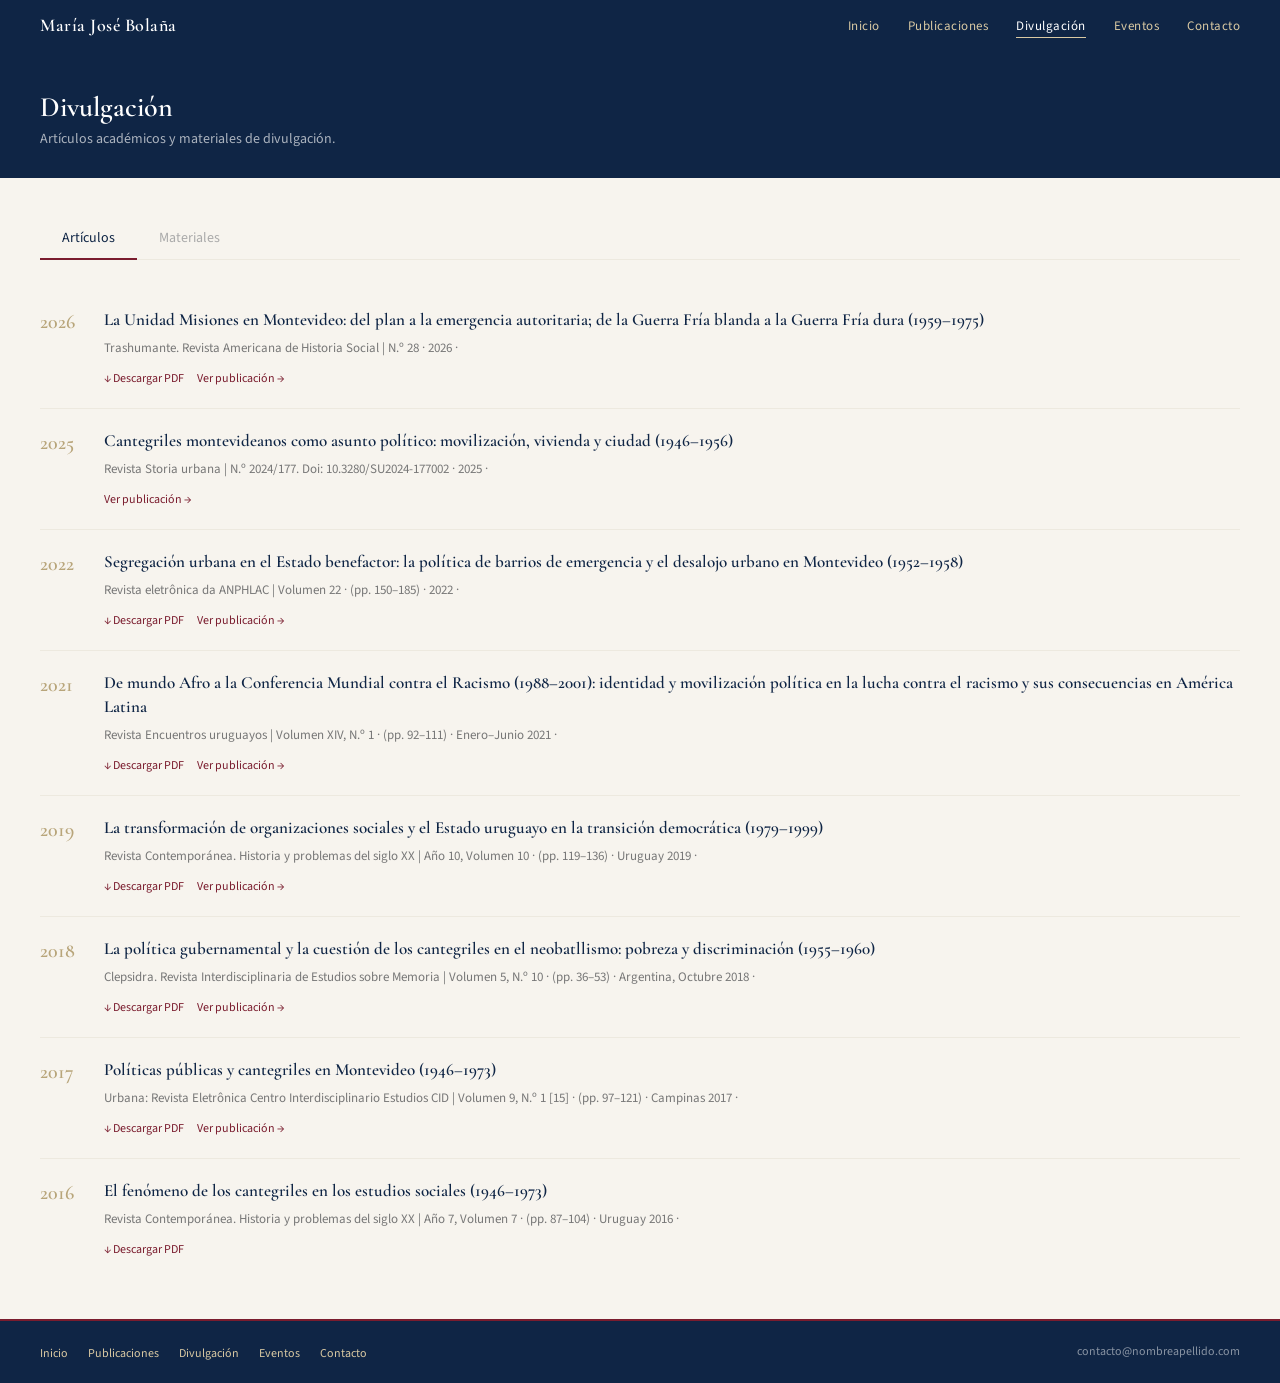
==== pages/articulos.html @ a7b25a1b "primer commit" ====
<!DOCTYPE html>
<html lang="es">
<head>
  <meta charset="UTF-8">
  <meta name="viewport" content="width=device-width, initial-scale=1.0">
  <title>Divulgación — María José Bolaña</title>
  <link rel="stylesheet" href="../css/articulos.css">
</head>
<body>

  <nav class="navbar">
    <a href="../index.html" class="navbar-brand">María José Bolaña</a>
    <button class="hamburger" onclick="toggleMenu()" aria-label="Menú">
      <span></span><span></span><span></span>
    </button>
    <ul class="navbar-links" id="navbar-links">
      <li><a href="../index.html">Inicio</a></li>
      <li><a href="publicaciones.html">Publicaciones</a></li>
      <li><a href="#" class="current">Divulgación</a></li>
      <li><a href="eventos.html">Eventos</a></li>
      <li><a href="contacto.html">Contacto</a></li>
    </ul>
  </nav>

  <div class="contenedor">

    <div class="b-azul" style="padding-bottom: 28px;">
      <div class="titulo" style="margin-bottom: 4px;">Divulgación</div>
      <p style="font-size:14px; color:rgba(255,255,255,0.65); line-height:1.6;">Artículos académicos y materiales de divulgación.</p>
    </div>

    <div class="b-crema fade-in">
      <div class="tabs tabs-crema">
        <div class="tab-crema active" onclick="switchTab('articulos', this)">Artículos</div>
        <div class="tab-crema" onclick="switchTab('materiales-tab', this)">Materiales</div>
      </div>

      <!-- ARTÍCULOS -->
      <div class="tab-content active" id="articulos">

        <div class="art-item art-item-crema">
          <span class="art-year art-year-crema">2026</span>
          <div class="art-info">
            <h4 class="art-titulo-crema">La Unidad Misiones en Montevideo: del plan a la emergencia autoritaria; de la Guerra Fría blanda a la Guerra Fría dura (1959–1975)</h4>
            <p class="revista revista-crema">Trashumante. Revista Americana de Historia Social | N.º 28 · 2026 ·</p>
            <div class="art-acciones">
              <a class="art-link-crema" href="../assets/Articulo-Misiones.pdf" download>↓ Descargar PDF</a>
              <a class="art-link-crema" href="https://revistatrashumante.com/avada_portfolio/numero-28/" target="_blank">Ver publicación →</a>
            </div>
          </div>
        </div>

        <div class="art-item art-item-crema">
          <span class="art-year art-year-crema">2025</span>
          <div class="art-info">
            <h4 class="art-titulo-crema">Cantegriles montevideanos como asunto político: movilización, vivienda y ciudad (1946–1956)</h4>
            <p class="revista revista-crema">Revista Storia urbana | N.º 2024/177. Doi: 10.3280/SU2024-177002 · 2025 ·</p>
            <div class="art-acciones">
              <a class="art-link-crema" href="https://www.francoangeli.it/riviste/articolo/77401" target="_blank">Ver publicación →</a>
            </div>
          </div>
        </div>

        <div class="art-item art-item-crema">
          <span class="art-year art-year-crema">2022</span>
          <div class="art-info">
            <h4 class="art-titulo-crema">Segregación urbana en el Estado benefactor: la política de barrios de emergencia y el desalojo urbano en Montevideo (1952–1958)</h4>
            <p class="revista revista-crema">Revista eletrônica da ANPHLAC | Volumen 22 · (pp. 150–185) · 2022 ·</p>
            <div class="art-acciones">
              <a class="art-link-crema" href="../assets/Articulo-SegregacionUrbana.pdf" download>↓ Descargar PDF</a>
              <a class="art-link-crema" href="https://doi.org/10.46752/anphlac.34.2022.4101" target="_blank">Ver publicación →</a>
            </div>
          </div>
        </div>

        <div class="art-item art-item-crema">
          <span class="art-year art-year-crema">2021</span>
          <div class="art-info">
            <h4 class="art-titulo-crema">De mundo Afro a la Conferencia Mundial contra el Racismo (1988–2001): identidad y movilización política en la lucha contra el racismo y sus consecuencias en América Latina</h4>
            <p class="revista revista-crema">Revista Encuentros uruguayos | Volumen XIV, N.º 1 · (pp. 92–111) · Enero–Junio 2021 ·</p>
            <div class="art-acciones">
              <a class="art-link-crema" href="../assets/Articulo-Afro.pdf" download>↓ Descargar PDF</a>
              <a class="art-link-crema" href="https://ojs.fhce.edu.uy/index.php/encuru/issue/view/91" target="_blank">Ver publicación →</a>
            </div>
          </div>
        </div>

        <div class="art-item art-item-crema">
          <span class="art-year art-year-crema">2019</span>
          <div class="art-info">
            <h4 class="art-titulo-crema">La transformación de organizaciones sociales y el Estado uruguayo en la transición democrática (1979–1999)</h4>
            <p class="revista revista-crema">Revista Contemporánea. Historia y problemas del siglo XX | Año 10, Volumen 10 · (pp. 119–136) · Uruguay 2019 ·</p>
            <div class="art-acciones">
              <a class="art-link-crema" href="../assets/Articulo-Transformacion.pdf" download>↓ Descargar PDF</a>
              <a class="art-link-crema" href="https://ojs.fhce.edu.uy/index.php/cont/issue/view/57" target="_blank">Ver publicación →</a>
            </div>
          </div>
        </div>

        <div class="art-item art-item-crema">
          <span class="art-year art-year-crema">2018</span>
          <div class="art-info">
            <h4 class="art-titulo-crema">La política gubernamental y la cuestión de los cantegriles en el neobatllismo: pobreza y discriminación (1955–1960)</h4>
            <p class="revista revista-crema">Clepsidra. Revista Interdisciplinaria de Estudios sobre Memoria | Volumen 5, N.º 10 · (pp. 36–53) · Argentina, Octubre 2018 ·</p>
            <div class="art-acciones">
              <a class="art-link-crema" href="../assets/Articulo-PoliticaGubernamental.pdf" download>↓ Descargar PDF</a>
              <a class="art-link-crema" href="https://revistas.ides.org.ar/clepsidra/es/issue/view/20" target="_blank">Ver publicación →</a>
            </div>
          </div>
        </div>

        <div class="art-item art-item-crema">
          <span class="art-year art-year-crema">2017</span>
          <div class="art-info">
            <h4 class="art-titulo-crema">Políticas públicas y cantegriles en Montevideo (1946–1973)</h4>
            <p class="revista revista-crema">Urbana: Revista Eletrônica Centro Interdisciplinario Estudios CID | Volumen 9, N.º 1 [15] · (pp. 97–121) · Campinas 2017 ·</p>
            <div class="art-acciones">
              <a class="art-link-crema" href="../assets/Articulo-PoliticasPublicas.pdf" download>↓ Descargar PDF</a>
              <a class="art-link-crema" href="https://econtents.sbu.unicamp.br/inpec/index.php/urbana/issue/view/1182" target="_blank">Ver publicación →</a>
            </div>
          </div>
        </div>

        <div class="art-item art-item-crema">
          <span class="art-year art-year-crema">2016</span>
          <div class="art-info">
            <h4 class="art-titulo-crema">El fenómeno de los cantegriles en los estudios sociales (1946–1973)</h4>
            <p class="revista revista-crema">Revista Contemporánea. Historia y problemas del siglo XX | Año 7, Volumen 7 · (pp. 87–104) · Uruguay 2016 ·</p>
            <div class="art-acciones">
              <a class="art-link-crema" href="../assets/Articulo-Cantegriles.pdf" download>↓ Descargar PDF</a>
            </div>
          </div>
        </div>

      </div>

      <!-- MATERIALES -->
      <div class="tab-content" id="materiales-tab">

        <!-- ARTÍCULOS DE DIVULGACIÓN -->
        <div class="art-item art-item-crema">
          <span class="art-year art-year-crema">2017</span>
          <div class="art-info">
            <h4 class="art-titulo-crema">El fenómeno de los "cantegriles" montevideanos a través de la memoria: discriminación y estigmatización.</h4>
            <p class="revista revista-crema">Hemisferio Izquierdo, 2017.</p>
            <div class="art-acciones">
              <a class="art-link-crema" href="https://www.hemisferioizquierdo.uy/single-post/2017/08/12/el-fenomeno-de-los-cantegriles-montevideanos-a-traves-de-la-memoria-discriminacion-y-est" target="_blank">Leer →</a>
            </div>
          </div>
        </div>

        <div class="art-item art-item-crema">
          <span class="art-year art-year-crema">2021</span>
          <div class="art-info">
            <h4 class="art-titulo-crema">Memoria afrodescendiente, dictadura, derechos humanos y ciudad.</h4>
            <p class="revista revista-crema">Trama al Sur, Montevideo, 2021.</p>
            <div class="art-acciones">
              <a class="art-link-crema" href="../assets/Articulo - Memoria Afrodecendiente.pdf" download>↓ Descargar PDF</a>
            </div>
          </div>
        </div>

        <div class="art-item art-item-crema">
          <span class="art-year art-year-crema">2023</span>
          <div class="art-info">
            <h4 class="art-titulo-crema">Cantegriles, política y vivienda, a 50 años del golpe de Estado. Memorias urbanas fracturadas.</h4>
            <p class="revista revista-crema">Especial del Semanario Brecha a 50 años del golpe de Estado, 23 de junio del 2023.</p>
            <div class="art-acciones">
              <a class="art-link-crema" href="https://brecha.com.uy/memorias-urbanas-fracturadas/" target="_blank">Leer →</a>
            </div>
          </div>
        </div>

        <div class="art-item art-item-crema">
          <span class="art-year art-year-crema">2023</span>
          <div class="art-info">
            <h4 class="art-titulo-crema">Afrodescendencia en Uruguay. A 50 años del golpe de Estado en Uruguay. Memoria y cuentas pendientes.</h4>
            <p class="revista revista-crema">Hemisferio Izquierdo, 18 de octubre 2023.</p>
            <div class="art-acciones">
              <a class="art-link-crema" href="https://www.hemisferioizquierdo.uy/single-post/afrodescendencia-en-uruguay-a-50-a%C3%B1os-del-golpe-de-estado-en-uruguay-memoria-y-cuentas-pendientes" target="_blank">Leer →</a>
            </div>
          </div>
        </div>

        <div class="art-item art-item-crema">
          <span class="art-year art-year-crema">2025</span>
          <div class="art-info">
            <h4 class="art-titulo-crema">Plácido Ellauri, Ellauri y Marconi (1952–2025). Una larga historia de segregación.</h4>
            <p class="revista revista-crema">Semanario Brecha, 24 de enero del 2025.</p>
            <div class="art-acciones">
              <a class="art-link-crema" href="https://brecha.com.uy/una-larga-historia-de-segregacion/" target="_blank">Leer →</a>
            </div>
          </div>
        </div>

        <!-- MATERIALES -->
        <div class="mat-item" style="margin-top: 32px; padding-top: 32px; border-top: 2px solid var(--crema-dark);">
          <div class="mat-img" style="width:68px; height:68px; background:var(--crema-dark); border-radius:4px; display:flex; align-items:center; justify-content:center; font-size:10px; color:#aaa; text-align:center; flex-shrink:0;">mapa</div>
          <div class="mat-info">
            <h4>Mapa histórico web de Casavalle</h4>
            <p style="font-size:13px; color:#666; line-height:1.65; margin: 6px 0 10px;">Mapa histórico interactivo de Casavalle del período de 1950 a 1990, una herramienta que combina memoria, historia y tecnología para acercar la evolución de este territorio de Montevideo. El proyecto reúne información cartográfica, histórica y documental, con el objetivo de ofrecer una mirada accesible y dinámica sobre la historia urbana de Casavalle en la segunda mitad del siglo XX.</p>
            <p style="font-size:13px; color:#666; line-height:1.65; margin: 6px 0 10px;">Cómo funciona el mapa: la plataforma ofrece tres mapas interactivos, accesibles mediante pestañas: Primeros pobladores de la zona suburbana de Casavalle a mediados del siglo XX, Lugares y memorias 1, y Lugares y memorias 2. Al cliquear en los puntos de colores sobre el Google Map se ubican los lugares descriptos e historiados, con sus referencias básicas y fotografías históricas.</p>
            <a class="art-link-crema" href="https://share.google/fh9q6NUiyfzwJMXre" target="_blank">Acceder al mapa →</a>
          </div>
        </div>

        <div class="mat-item">
          <div class="mat-img" style="width:68px; height:68px; background:var(--crema-dark); border-radius:4px; display:flex; align-items:center; justify-content:center; font-size:10px; color:#aaa; text-align:center; flex-shrink:0;">doc</div>
          <div class="mat-info">
            <h4>Memorias urbanas desde las periferias</h4>
            <p style="font-size:13px; color:#666; line-height:1.65; margin: 6px 0 10px;">En el marco de un producto de difusión llevado adelante por el Observatorio de Asentamientos de la Intendencia de Montevideo he realizado un proyecto de investigación histórica titulado “Memorias urbanas desde las periferias”. El mismo busca suministrar información elaborada desde la historiografía y la memoria histórica de las formas de habitar la ciudad que desarrollaron a lo largo del siglo XX y XXI los sectores pobres montevideanos -trabajadores de bajos ingresos y/o informales, desempleados, jornaleros-, las organizaciones sociales que se dieron y sus luchas por vivienda y ciudad. Diciembre 2025.</p>
            <a class="art-link-crema" href="../assets/Articulo - Memoris Urbanas.pdf" download>↓ Descargar PDF</a>
          </div>
        </div>

      </div>

    </div>

    <footer class="footer">
      <ul class="footer-links">
        <li><a href="../index.html">Inicio</a></li>
        <li><a href="publicaciones.html">Publicaciones</a></li>
        <li><a href="#">Divulgación</a></li>
        <li><a href="eventos.html">Eventos</a></li>
        <li><a href="contacto.html">Contacto</a></li>
      </ul>
      <span class="footer-mail">contacto@nombreapellido.com</span>
    </footer>

  </div>

  <script src="../js/menu.js"></script>

</body>
</html>
---- css/articulos.css ----
@import url('https://fonts.googleapis.com/css2?family=Cormorant+Garamond:wght@400;500;600&family=Source+Sans+3:wght@400;500&display=swap');

:root {
  --azul: #0f2545;
  --azul-claro: #1a3560;
  --borgona: #7A1C2E;
  --borgona-claro: #912233;
  --arena: #D9C9A3;
  --arena-dark: #b8a57a;
  --crema: #F7F4EE;
  --crema-dark: #ede9df;
  --tinta: #1a1a1a;
  --borde-claro: rgba(255,255,255,0.15);
}

* { box-sizing: border-box; margin: 0; padding: 0; }

body {
  font-family: 'Source Sans 3', sans-serif;
  background: #e8e4dc;
  color: var(--tinta);
  overflow-x: hidden;
}

/* ── CONTENEDOR PRINCIPAL ── */
.contenedor {
  width: 100%;
}

/* ── NAVBAR ── */
.navbar {
  background: var(--azul);
  padding: 14px max(40px, calc((100% - 1400px) / 2));
  display: flex;
  justify-content: space-between;
  align-items: center;
  position: sticky;
  top: 0;
  z-index: 100;
}

.navbar-brand {
  font-family: 'Cormorant Garamond', serif;
  color: white;
  font-size: 18px;
  font-weight: 600;
  letter-spacing: 0.5px;
  text-decoration: none;
}

.navbar-links {
  display: flex;
  gap: 28px;
  list-style: none;
}

.navbar-links a {
  color: var(--arena);
  font-size: 13px;
  text-decoration: none;
  letter-spacing: 0.5px;
  transition: color 0.2s;
}

.navbar-links a:hover,
.navbar-links a.current {
  color: white;
  border-bottom: 1px solid var(--arena);
  padding-bottom: 2px;
}

/* ── BLOQUES ── */
.b-azul   { background: var(--azul);   padding: 40px; }
.b-borgona { background: var(--borgona); padding: 40px; }
.b-crema  { background: var(--crema);  padding: 40px; }

.b-azul > *,
.b-borgona > *,
.b-crema > *,
.hero > *:not(.avatar) {
  max-width: 1400px;
}

.b-azul,
.b-borgona,
.b-crema {
  display: flex;
  flex-direction: column;
  align-items: stretch;
  padding: 40px max(40px, calc((100% - 1400px) / 2));
}

.b-azul   .label,
.b-borgona .label { font-size: 10px; letter-spacing: 2px; text-transform: uppercase; color: var(--arena); margin-bottom: 8px; }
.b-crema  .label  { font-size: 10px; letter-spacing: 2px; text-transform: uppercase; color: var(--arena-dark); margin-bottom: 8px; }

.b-azul   .titulo,
.b-borgona .titulo { font-family: 'Cormorant Garamond', serif; font-size: 28px; font-weight: 600; color: white; margin-bottom: 24px; }
.b-crema  .titulo  { font-family: 'Cormorant Garamond', serif; font-size: 28px; font-weight: 600; color: var(--azul); margin-bottom: 24px; }

/* ── HERO ── */
.hero {
  background: var(--azul);
  padding: 48px max(40px, calc((100% - 1400px) / 2));
  display: flex;
  gap: 32px;
  align-items: flex-start;
  border-bottom: 3px solid var(--borgona);
}

.avatar {
  width: 100px;
  height: 100px;
  border-radius: 50%;
  background: rgba(255,255,255,0.12);
  flex-shrink: 0;
  display: flex;
  align-items: center;
  justify-content: center;
  color: var(--arena);
  font-size: 12px;
  text-align: center;
  border: 2px solid var(--arena);
  overflow: hidden;
}

.avatar img {
  width: 100%;
  height: 100%;
  object-fit: cover;
}

.hero-texto .subtitulo-hero {
  font-size: 11px;
  letter-spacing: 2px;
  text-transform: uppercase;
  color: var(--borgona-claro);
  margin-bottom: 10px;
  font-weight: 500;
  /* cambiamos el color a algo visible sobre azul */
  color: #e8a0ac;
}

.hero-texto h1 {
  font-family: 'Cormorant Garamond', serif;
  font-size: 36px;
  font-weight: 600;
  color: white;
  margin-bottom: 12px;
  line-height: 1.2;
}

.hero-texto p {
  font-size: 14px;
  color: rgba(255,255,255,0.72);
  line-height: 1.75;
  max-width: 520px;
}

/* ── FORMACIÓN ── */
.form-lista { list-style: none; }
.form-item {
  display: flex;
  gap: 14px;
  align-items: flex-start;
  padding: 12px 0;
  border-bottom: 1px solid var(--crema-dark);
}
.form-item:last-child { border: none; }
.form-dot {
  width: 9px; height: 9px;
  border-radius: 50%;
  background: var(--borgona);
  margin-top: 5px;
  flex-shrink: 0;
}
.form-item h4 {
  font-family: 'Cormorant Garamond', serif;
  font-size: 15px;
  font-weight: 600;
  color: var(--azul);
  margin-bottom: 2px;
}
.form-item p { font-size: 12px; color: #888; }

/* ── CARDS ── */
.cards3 { display: grid; grid-template-columns: repeat(3, 1fr); gap: 16px; }

.card-borgona {
  border: 1px solid rgba(255,255,255,0.15);
  border-radius: 6px;
  padding: 16px;
  background: rgba(255,255,255,0.08);
}
.card-borgona h3 {
  font-family: 'Cormorant Garamond', serif;
  font-size: 15px;
  font-weight: 600;
  color: white;
  margin-bottom: 6px;
  line-height: 1.4;
}
.card-borgona p  { font-size: 12px; color: rgba(255,255,255,0.6); line-height: 1.5; }
.card-borgona a  { font-size: 12px; color: var(--arena); text-decoration: none; display: inline-block; margin-top: 10px; }

.card-crema {
  border: 1px solid var(--crema-dark);
  border-radius: 6px;
  padding: 16px;
  background: white;
}
.card-crema h3 {
  font-family: 'Cormorant Garamond', serif;
  font-size: 15px;
  font-weight: 600;
  color: var(--borgona);
  margin-bottom: 6px;
  line-height: 1.4;
}
.card-crema p  { font-size: 12px; color: #888; line-height: 1.5; }
.card-crema a  { font-size: 12px; color: var(--azul); text-decoration: none; display: inline-block; margin-top: 10px; }

/* ── TAGS ── */
.tag {
  font-size: 10px;
  text-transform: uppercase;
  letter-spacing: 0.8px;
  display: inline-block;
  padding: 3px 8px;
  border-radius: 3px;
  margin-bottom: 10px;
  font-weight: 500;
}
.tag-arena  { background: var(--arena); color: #4a3a18; }
.tag-borgona { background: var(--borgona); color: white; }
.tag-azul   { background: var(--azul); color: white; }

/* ── BOTONES ── */
.ver-mas { text-align: center; margin-top: 24px; }
.btn-ghost {
  background: transparent;
  border: 1px solid rgba(255,255,255,0.35);
  color: white;
  font-size: 13px;
  padding: 9px 26px;
  border-radius: 3px;
  font-family: 'Source Sans 3', sans-serif;
  cursor: pointer;
  letter-spacing: 0.3px;
  transition: border-color 0.2s;
}
.btn-ghost:hover { border-color: rgba(255,255,255,0.7); }
.btn-outline {
  background: transparent;
  border: 1px solid var(--arena-dark);
  color: var(--azul);
  font-size: 13px;
  padding: 9px 26px;
  border-radius: 3px;
  cursor: pointer;
  font-family: 'Source Sans 3', sans-serif;
  transition: border-color 0.2s;
}
.btn-outline:hover { border-color: var(--borgona); color: var(--borgona); }

/* ── EVENTOS ── */
.ev {
  display: flex;
  gap: 18px;
  align-items: flex-start;
  padding: 14px 0;
  border-bottom: 1px solid rgba(255,255,255,0.12);
}
.ev:last-child { border: none; }

.ev-fecha {
  background: rgba(255,255,255,0.1);
  border: 1px solid rgba(255,255,255,0.2);
  border-radius: 5px;
  width: 48px; height: 48px;
  display: flex;
  flex-direction: column;
  align-items: center;
  justify-content: center;
  flex-shrink: 0;
}
.ev-fecha .mes { font-size: 9px; letter-spacing: 1px; text-transform: uppercase; color: var(--arena); }
.ev-fecha .dia { font-family: 'Cormorant Garamond', serif; font-size: 22px; font-weight: 600; color: white; line-height: 1; }

.ev-info h4 { font-family: 'Cormorant Garamond', serif; font-size: 16px; font-weight: 600; color: white; margin-bottom: 3px; }
.ev-info p  { font-size: 12px; color: rgba(255,255,255,0.55); }

/* ── FOOTER ── */
.footer {
  background: var(--azul);
  padding: 20px max(40px, calc((100% - 1400px) / 2));
  display: flex;
  justify-content: space-between;
  align-items: center;
  border-top: 2px solid var(--borgona);
}
.footer-links { display: flex; gap: 20px; list-style: none; }
.footer-links a { color: var(--arena); font-size: 12px; text-decoration: none; }
.footer-links a:hover { color: white; }
.footer-mail { font-size: 12px; color: rgba(255,255,255,0.5); }

/* ── TRANSICIÓN DE PÁGINA ── */
body {
  animation: fadeInPage 0.4s ease;
}
@keyframes fadeInPage {
  from { opacity: 0; transform: translateY(8px); }
  to   { opacity: 1; transform: translateY(0); }
}

/* ── FADE IN AL SCROLL ── */
.fade-in {
  opacity: 0;
  transform: translateY(28px);
  transition: opacity 0.6s ease, transform 0.6s ease;
}
.fade-in.visible {
  opacity: 1;
  transform: translateY(0);
}

/* ── HOVER CARDS ── */
.card-borgona {
  transition: transform 0.25s ease, box-shadow 0.25s ease, background 0.25s ease;
}
.card-borgona:hover {
  transform: translateY(-4px);
  background: rgba(255,255,255,0.14);
  box-shadow: 0 8px 24px rgba(0,0,0,0.2);
}

.card-crema {
  transition: transform 0.25s ease, box-shadow 0.25s ease;
}
.card-crema:hover {
  transform: translateY(-4px);
  box-shadow: 0 8px 24px rgba(0,0,0,0.1);
}

/* ── HAMBURGER ── */
.hamburger {
  display: none;
  flex-direction: column;
  gap: 5px;
  background: none;
  border: none;
  cursor: pointer;
  padding: 4px;
}
.hamburger span {
  display: block;
  width: 24px;
  height: 2px;
  background: var(--arena);
  border-radius: 2px;
  transition: all 0.25s ease;
}
.hamburger.active span:nth-child(1) { transform: translateY(7px) rotate(45deg); }
.hamburger.active span:nth-child(2) { opacity: 0; }
.hamburger.active span:nth-child(3) { transform: translateY(-7px) rotate(-45deg); }

/* ── RESPONSIVE ── */
@media (max-width: 768px) {
  .hamburger { display: flex; }

  .navbar-links {
    display: none;
    flex-direction: column;
    gap: 0;
    position: absolute;
    top: 100%;
    left: 0; right: 0;
    background: var(--azul);
    padding: 8px 0 16px;
    border-top: 1px solid rgba(255,255,255,0.1);
  }
  .navbar-links.open { display: flex; }
  .navbar-links li a {
    display: block;
    padding: 12px 24px;
    font-size: 15px;
    border-bottom: none !important;
  }
  .navbar { position: relative; }

  .hero { flex-direction: column; align-items: center; text-align: center; padding: 36px 24px; }
  .hero-texto p { max-width: 100%; }
  .b-azul, .b-borgona, .b-crema { padding: 28px 24px; }
  .cards3 { grid-template-columns: 1fr; }
  .footer { flex-direction: column; gap: 12px; padding: 20px 24px; text-align: center; }
  .footer-links { flex-wrap: wrap; justify-content: center; }
}

/* ── TABS ── */
.tabs {
  display: flex;
  gap: 0;
  border-bottom: 1px solid rgba(255,255,255,0.2);
  margin-bottom: 28px;
}
.tab {
  padding: 10px 22px;
  font-size: 14px;
  cursor: pointer;
  color: rgba(255,255,255,0.5);
  border-bottom: 2px solid transparent;
  margin-bottom: -1px;
  font-family: 'Source Sans 3', sans-serif;
  transition: color 0.2s;
}
.tab.active { color: white; border-bottom-color: var(--arena); }
.tab:hover { color: rgba(255,255,255,0.8); }
.tab-content { display: none; min-height: 400px; }
.tab-content.active { display: block; }

/* ── ARTÍCULOS ── */
.art-item {
  display: flex;
  gap: 20px;
  padding: 20px 0;
  border-bottom: 1px solid rgba(255,255,255,0.12);
  align-items: flex-start;
}
.art-item:last-child { border: none; }
.art-year {
  font-family: 'Cormorant Garamond', serif;
  font-size: 20px;
  font-weight: 600;
  color: var(--arena);
  min-width: 44px;
  flex-shrink: 0;
  padding-top: 2px;
}
.art-info h4 {
  font-family: 'Cormorant Garamond', serif;
  font-size: 17px;
  font-weight: 600;
  color: white;
  margin-bottom: 6px;
  line-height: 1.4;
}
.art-info h4 a { color: white; text-decoration: none; transition: color 0.2s; }
.art-info h4 a:hover { color: var(--arena); }
.art-info .revista { font-size: 13px; color: rgba(255,255,255,0.6); line-height: 1.55; margin-bottom: 8px; }
.art-info .art-link { font-size: 12px; color: var(--arena); text-decoration: none; transition: opacity 0.2s; }
.art-info .art-link:hover { opacity: 0.75; }

/* ── MATERIALES ── */
.mat-item {
  display: flex;
  gap: 16px;
  padding: 16px 0;
  border-bottom: 1px solid var(--crema-dark);
  align-items: flex-start;
}
.mat-item:last-child { border: none; }
.mat-img {
  width: 68px; height: 50px;
  background: var(--crema-dark);
  border-radius: 4px;
  flex-shrink: 0;
  display: flex; align-items: center; justify-content: center;
  font-size: 11px; color: #aaa;
}
.mat-info h4 { font-family: 'Cormorant Garamond', serif; font-size: 15px; font-weight: 600; color: var(--azul); margin-bottom: 3px; }
.mat-info p  { font-size: 12px; color: #888; }
.mat-info a  { color: var(--borgona); font-size: 12px; text-decoration: none; }
.mat-info a:hover { opacity: 0.75; }

/* ── TABS SOBRE CREMA ── */
.tabs-crema {
  border-bottom: 1px solid var(--crema-dark);
}
.tab-crema {
  padding: 10px 22px;
  font-size: 14px;
  cursor: pointer;
  color: #aaa;
  border-bottom: 2px solid transparent;
  margin-bottom: -1px;
  font-family: 'Source Sans 3', sans-serif;
  transition: color 0.2s;
}
.tab-crema.active { color: var(--azul); border-bottom-color: var(--borgona); }
.tab-crema:hover  { color: var(--azul); }

/* ── ARTÍCULOS SOBRE CREMA ── */
.art-item-crema {
  border-bottom: 1px solid var(--crema-dark);
}
.art-year-crema { color: var(--arena-dark); }
.art-titulo-crema { color: var(--azul) !important; }
.revista-crema  { color: #777 !important; }
.art-link-crema { color: var(--borgona); font-size: 12px; text-decoration: none; transition: opacity 0.2s; margin-right: 10px;}
.art-link-crema:hover { opacity: 0.7; }
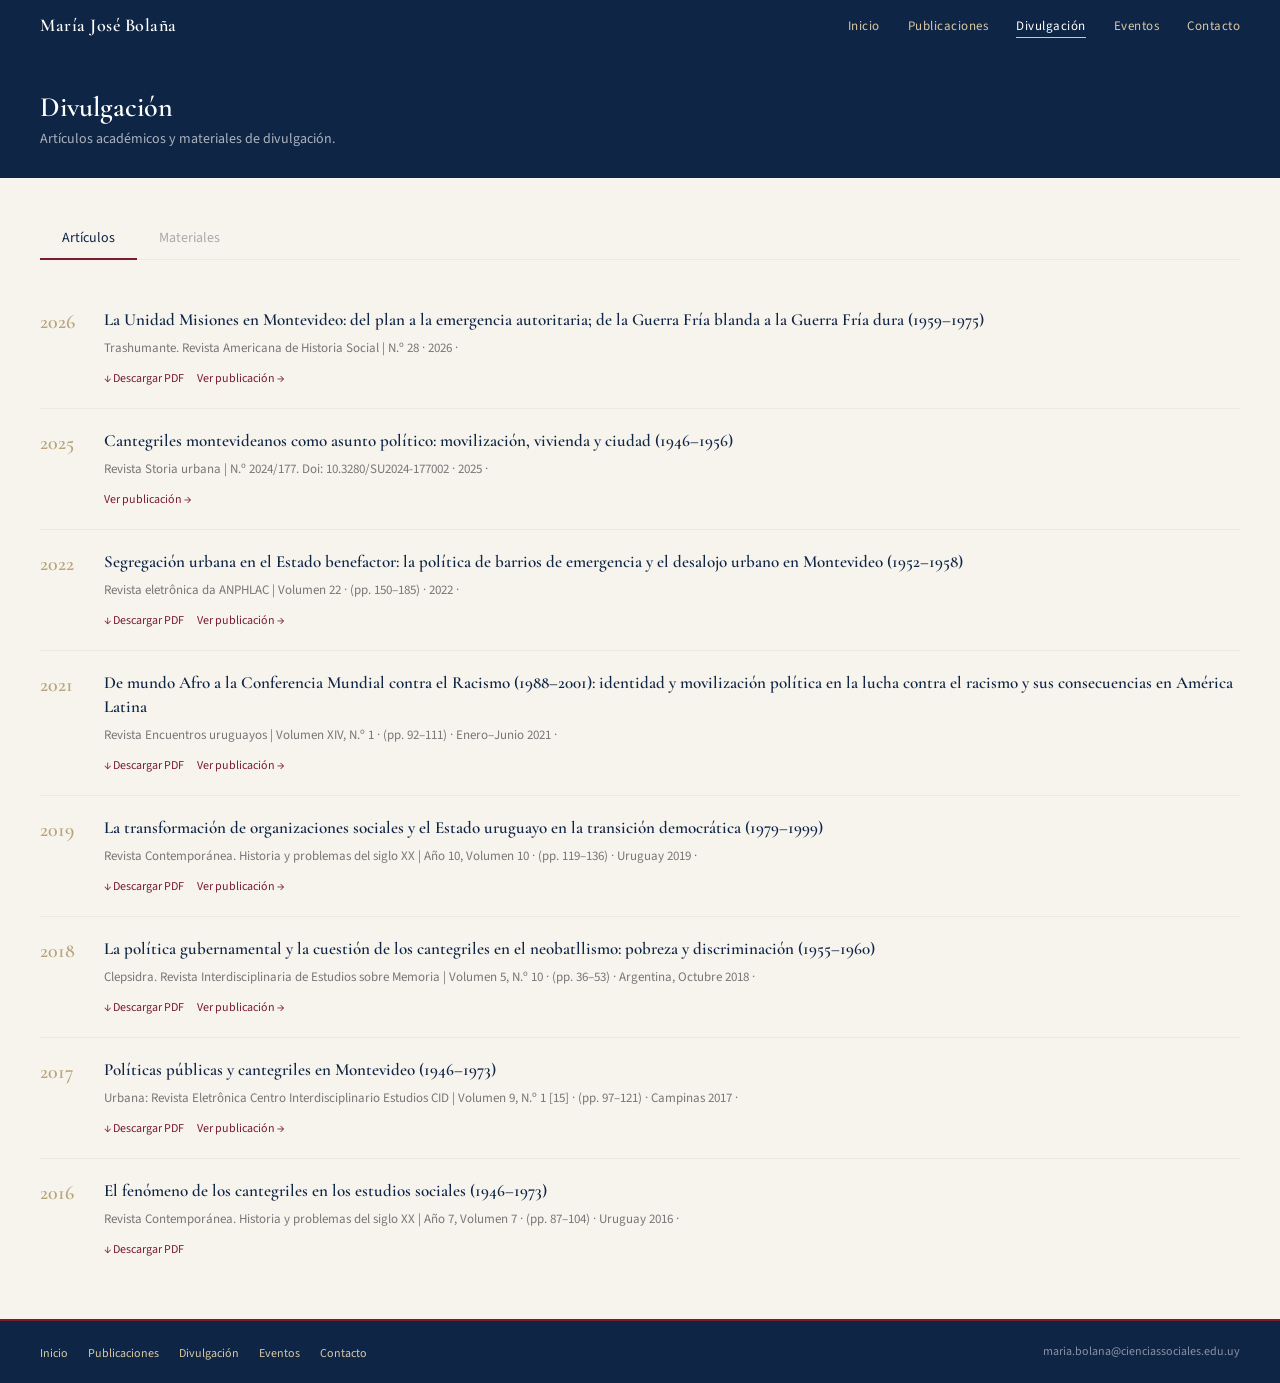
==== commit 890a5275: "agrego contacto" ====
--- a/pages/articulos.html
+++ b/pages/articulos.html
@@ -138,6 +138,50 @@
       <div class="tab-content" id="materiales-tab">
 
         <!-- ARTÍCULOS DE DIVULGACIÓN -->
+         <div class="art-item art-item-crema">
+          <span class="art-year art-year-crema">2025</span>
+          <div class="art-info">
+            <h4 class="art-titulo-crema">Plácido Ellauri, Ellauri y Marconi (1952–2025). Una larga historia de segregación.</h4>
+            <p class="revista revista-crema">Semanario Brecha, 24 de enero del 2025.</p>
+            <div class="art-acciones">
+              <a class="art-link-crema" href="https://brecha.com.uy/una-larga-historia-de-segregacion/" target="_blank">Leer →</a>
+            </div>
+          </div>
+        </div>
+
+        <div class="art-item art-item-crema">
+          <span class="art-year art-year-crema">2023</span>
+          <div class="art-info">
+            <h4 class="art-titulo-crema">Afrodescendencia en Uruguay. A 50 años del golpe de Estado en Uruguay. Memoria y cuentas pendientes.</h4>
+            <p class="revista revista-crema">Hemisferio Izquierdo, 18 de octubre 2023.</p>
+            <div class="art-acciones">
+              <a class="art-link-crema" href="https://www.hemisferioizquierdo.uy/single-post/afrodescendencia-en-uruguay-a-50-a%C3%B1os-del-golpe-de-estado-en-uruguay-memoria-y-cuentas-pendientes" target="_blank">Leer →</a>
+            </div>
+          </div>
+        </div>
+
+        <div class="art-item art-item-crema">
+          <span class="art-year art-year-crema">2023</span>
+          <div class="art-info">
+            <h4 class="art-titulo-crema">Cantegriles, política y vivienda, a 50 años del golpe de Estado. Memorias urbanas fracturadas.</h4>
+            <p class="revista revista-crema">Especial del Semanario Brecha a 50 años del golpe de Estado, 23 de junio del 2023.</p>
+            <div class="art-acciones">
+              <a class="art-link-crema" href="https://brecha.com.uy/memorias-urbanas-fracturadas/" target="_blank">Leer →</a>
+            </div>
+          </div>
+        </div>
+
+        <div class="art-item art-item-crema">
+          <span class="art-year art-year-crema">2021</span>
+          <div class="art-info">
+            <h4 class="art-titulo-crema">Memoria afrodescendiente, dictadura, derechos humanos y ciudad.</h4>
+            <p class="revista revista-crema">Trama al Sur, Montevideo, 2021.</p>
+            <div class="art-acciones">
+              <a class="art-link-crema" href="../assets/Articulo - Memoria Afrodecendiente.pdf" download>↓ Descargar PDF</a>
+            </div>
+          </div>
+        </div>
+
         <div class="art-item art-item-crema">
           <span class="art-year art-year-crema">2017</span>
           <div class="art-info">
@@ -149,53 +193,11 @@
           </div>
         </div>
 
-        <div class="art-item art-item-crema">
-          <span class="art-year art-year-crema">2021</span>
-          <div class="art-info">
-            <h4 class="art-titulo-crema">Memoria afrodescendiente, dictadura, derechos humanos y ciudad.</h4>
-            <p class="revista revista-crema">Trama al Sur, Montevideo, 2021.</p>
-            <div class="art-acciones">
-              <a class="art-link-crema" href="../assets/Articulo - Memoria Afrodecendiente.pdf" download>↓ Descargar PDF</a>
-            </div>
-          </div>
-        </div>
-
-        <div class="art-item art-item-crema">
-          <span class="art-year art-year-crema">2023</span>
-          <div class="art-info">
-            <h4 class="art-titulo-crema">Cantegriles, política y vivienda, a 50 años del golpe de Estado. Memorias urbanas fracturadas.</h4>
-            <p class="revista revista-crema">Especial del Semanario Brecha a 50 años del golpe de Estado, 23 de junio del 2023.</p>
-            <div class="art-acciones">
-              <a class="art-link-crema" href="https://brecha.com.uy/memorias-urbanas-fracturadas/" target="_blank">Leer →</a>
-            </div>
-          </div>
-        </div>
-
-        <div class="art-item art-item-crema">
-          <span class="art-year art-year-crema">2023</span>
-          <div class="art-info">
-            <h4 class="art-titulo-crema">Afrodescendencia en Uruguay. A 50 años del golpe de Estado en Uruguay. Memoria y cuentas pendientes.</h4>
-            <p class="revista revista-crema">Hemisferio Izquierdo, 18 de octubre 2023.</p>
-            <div class="art-acciones">
-              <a class="art-link-crema" href="https://www.hemisferioizquierdo.uy/single-post/afrodescendencia-en-uruguay-a-50-a%C3%B1os-del-golpe-de-estado-en-uruguay-memoria-y-cuentas-pendientes" target="_blank">Leer →</a>
-            </div>
-          </div>
-        </div>
-
-        <div class="art-item art-item-crema">
-          <span class="art-year art-year-crema">2025</span>
-          <div class="art-info">
-            <h4 class="art-titulo-crema">Plácido Ellauri, Ellauri y Marconi (1952–2025). Una larga historia de segregación.</h4>
-            <p class="revista revista-crema">Semanario Brecha, 24 de enero del 2025.</p>
-            <div class="art-acciones">
-              <a class="art-link-crema" href="https://brecha.com.uy/una-larga-historia-de-segregacion/" target="_blank">Leer →</a>
-            </div>
-          </div>
-        </div>
-
         <!-- MATERIALES -->
         <div class="mat-item" style="margin-top: 32px; padding-top: 32px; border-top: 2px solid var(--crema-dark);">
-          <div class="mat-img" style="width:68px; height:68px; background:var(--crema-dark); border-radius:4px; display:flex; align-items:center; justify-content:center; font-size:10px; color:#aaa; text-align:center; flex-shrink:0;">mapa</div>
+          <img src="../assets/mapa.png" 
+            alt="Mapa histórico de Casavalle"
+            style="width:68px; height:68px; border-radius:4px; object-fit:cover; flex-shrink:0;">
           <div class="mat-info">
             <h4>Mapa histórico web de Casavalle</h4>
             <p style="font-size:13px; color:#666; line-height:1.65; margin: 6px 0 10px;">Mapa histórico interactivo de Casavalle del período de 1950 a 1990, una herramienta que combina memoria, historia y tecnología para acercar la evolución de este territorio de Montevideo. El proyecto reúne información cartográfica, histórica y documental, con el objetivo de ofrecer una mirada accesible y dinámica sobre la historia urbana de Casavalle en la segunda mitad del siglo XX.</p>
@@ -205,7 +207,7 @@
         </div>
 
         <div class="mat-item">
-          <div class="mat-img" style="width:68px; height:68px; background:var(--crema-dark); border-radius:4px; display:flex; align-items:center; justify-content:center; font-size:10px; color:#aaa; text-align:center; flex-shrink:0;">doc</div>
+          <span class="art-year art-year-crema">2025</span>
           <div class="mat-info">
             <h4>Memorias urbanas desde las periferias</h4>
             <p style="font-size:13px; color:#666; line-height:1.65; margin: 6px 0 10px;">En el marco de un producto de difusión llevado adelante por el Observatorio de Asentamientos de la Intendencia de Montevideo he realizado un proyecto de investigación histórica titulado “Memorias urbanas desde las periferias”. El mismo busca suministrar información elaborada desde la historiografía y la memoria histórica de las formas de habitar la ciudad que desarrollaron a lo largo del siglo XX y XXI los sectores pobres montevideanos -trabajadores de bajos ingresos y/o informales, desempleados, jornaleros-, las organizaciones sociales que se dieron y sus luchas por vivienda y ciudad. Diciembre 2025.</p>
@@ -225,7 +227,7 @@
         <li><a href="eventos.html">Eventos</a></li>
         <li><a href="contacto.html">Contacto</a></li>
       </ul>
-      <span class="footer-mail">contacto@nombreapellido.com</span>
+      <span class="footer-mail">maria.bolana@cienciassociales.edu.uy</span>
     </footer>
 
   </div>
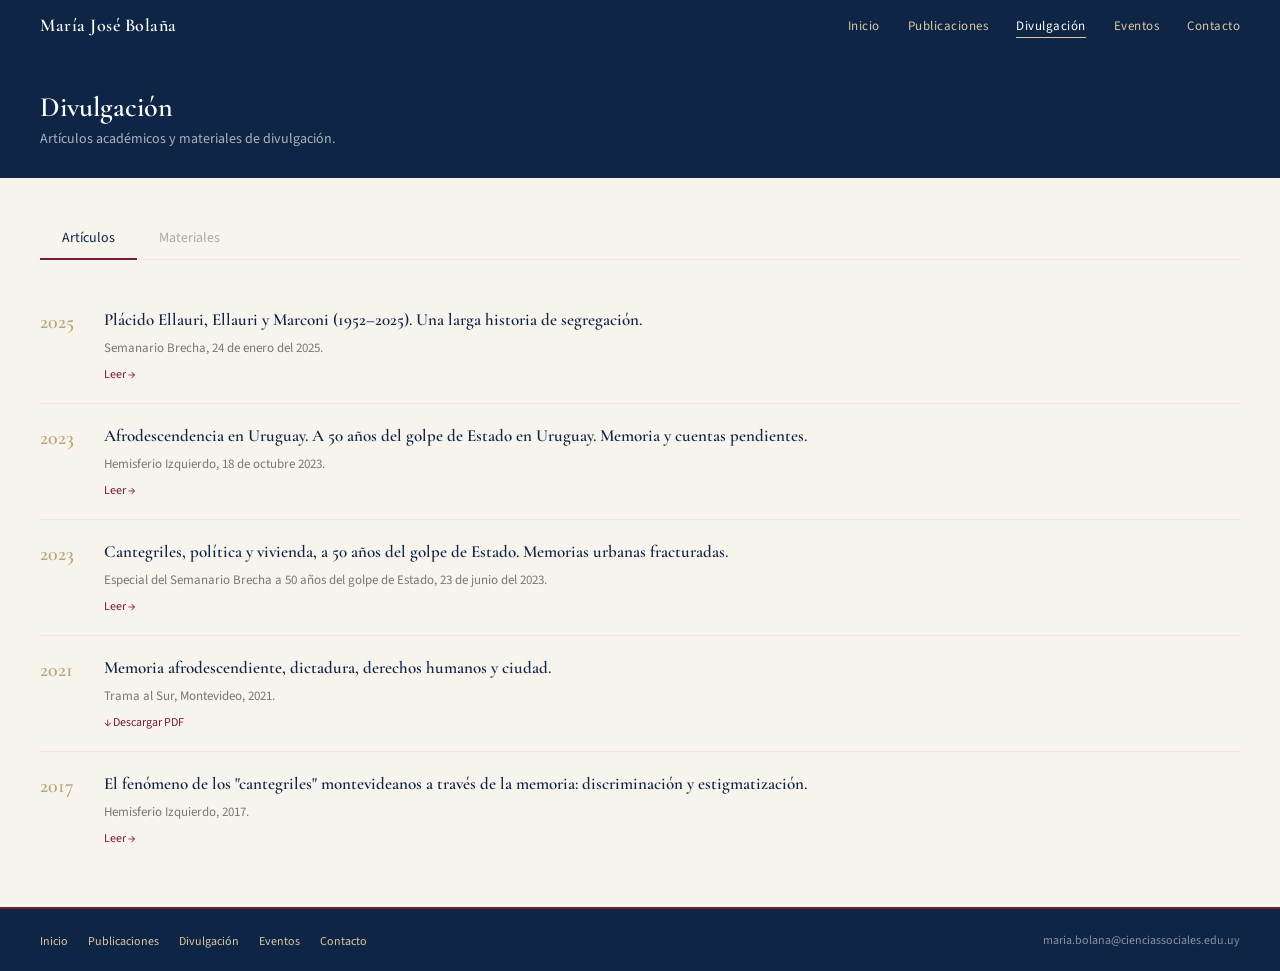
==== commit 090b23f8: "cambio correcciones que me mandó" ====
--- a/pages/articulos.html
+++ b/pages/articulos.html
@@ -8,6 +8,7 @@
 </head>
 <body>
 
+  <!-- ══════════ NAVBAR ══════════ -->
   <nav class="navbar">
     <a href="../index.html" class="navbar-brand">María José Bolaña</a>
     <button class="hamburger" onclick="toggleMenu()" aria-label="Menú">
@@ -24,121 +25,24 @@
 
   <div class="contenedor">
 
+    <!-- ══════════ ENCABEZADO ══════════ -->
     <div class="b-azul" style="padding-bottom: 28px;">
       <div class="titulo" style="margin-bottom: 4px;">Divulgación</div>
       <p style="font-size:14px; color:rgba(255,255,255,0.65); line-height:1.6;">Artículos académicos y materiales de divulgación.</p>
     </div>
 
+    <!-- ══════════ CONTENIDO CON PESTAÑAS ══════════ -->
     <div class="b-crema fade-in">
+
       <div class="tabs tabs-crema">
         <div class="tab-crema active" onclick="switchTab('articulos', this)">Artículos</div>
         <div class="tab-crema" onclick="switchTab('materiales-tab', this)">Materiales</div>
       </div>
 
-      <!-- ARTÍCULOS -->
+      <!-- ────────── PESTAÑA: ARTÍCULOS ────────── -->
       <div class="tab-content active" id="articulos">
 
         <div class="art-item art-item-crema">
-          <span class="art-year art-year-crema">2026</span>
-          <div class="art-info">
-            <h4 class="art-titulo-crema">La Unidad Misiones en Montevideo: del plan a la emergencia autoritaria; de la Guerra Fría blanda a la Guerra Fría dura (1959–1975)</h4>
-            <p class="revista revista-crema">Trashumante. Revista Americana de Historia Social | N.º 28 · 2026 ·</p>
-            <div class="art-acciones">
-              <a class="art-link-crema" href="../assets/Articulo-Misiones.pdf" download>↓ Descargar PDF</a>
-              <a class="art-link-crema" href="https://revistatrashumante.com/avada_portfolio/numero-28/" target="_blank">Ver publicación →</a>
-            </div>
-          </div>
-        </div>
-
-        <div class="art-item art-item-crema">
-          <span class="art-year art-year-crema">2025</span>
-          <div class="art-info">
-            <h4 class="art-titulo-crema">Cantegriles montevideanos como asunto político: movilización, vivienda y ciudad (1946–1956)</h4>
-            <p class="revista revista-crema">Revista Storia urbana | N.º 2024/177. Doi: 10.3280/SU2024-177002 · 2025 ·</p>
-            <div class="art-acciones">
-              <a class="art-link-crema" href="https://www.francoangeli.it/riviste/articolo/77401" target="_blank">Ver publicación →</a>
-            </div>
-          </div>
-        </div>
-
-        <div class="art-item art-item-crema">
-          <span class="art-year art-year-crema">2022</span>
-          <div class="art-info">
-            <h4 class="art-titulo-crema">Segregación urbana en el Estado benefactor: la política de barrios de emergencia y el desalojo urbano en Montevideo (1952–1958)</h4>
-            <p class="revista revista-crema">Revista eletrônica da ANPHLAC | Volumen 22 · (pp. 150–185) · 2022 ·</p>
-            <div class="art-acciones">
-              <a class="art-link-crema" href="../assets/Articulo-SegregacionUrbana.pdf" download>↓ Descargar PDF</a>
-              <a class="art-link-crema" href="https://doi.org/10.46752/anphlac.34.2022.4101" target="_blank">Ver publicación →</a>
-            </div>
-          </div>
-        </div>
-
-        <div class="art-item art-item-crema">
-          <span class="art-year art-year-crema">2021</span>
-          <div class="art-info">
-            <h4 class="art-titulo-crema">De mundo Afro a la Conferencia Mundial contra el Racismo (1988–2001): identidad y movilización política en la lucha contra el racismo y sus consecuencias en América Latina</h4>
-            <p class="revista revista-crema">Revista Encuentros uruguayos | Volumen XIV, N.º 1 · (pp. 92–111) · Enero–Junio 2021 ·</p>
-            <div class="art-acciones">
-              <a class="art-link-crema" href="../assets/Articulo-Afro.pdf" download>↓ Descargar PDF</a>
-              <a class="art-link-crema" href="https://ojs.fhce.edu.uy/index.php/encuru/issue/view/91" target="_blank">Ver publicación →</a>
-            </div>
-          </div>
-        </div>
-
-        <div class="art-item art-item-crema">
-          <span class="art-year art-year-crema">2019</span>
-          <div class="art-info">
-            <h4 class="art-titulo-crema">La transformación de organizaciones sociales y el Estado uruguayo en la transición democrática (1979–1999)</h4>
-            <p class="revista revista-crema">Revista Contemporánea. Historia y problemas del siglo XX | Año 10, Volumen 10 · (pp. 119–136) · Uruguay 2019 ·</p>
-            <div class="art-acciones">
-              <a class="art-link-crema" href="../assets/Articulo-Transformacion.pdf" download>↓ Descargar PDF</a>
-              <a class="art-link-crema" href="https://ojs.fhce.edu.uy/index.php/cont/issue/view/57" target="_blank">Ver publicación →</a>
-            </div>
-          </div>
-        </div>
-
-        <div class="art-item art-item-crema">
-          <span class="art-year art-year-crema">2018</span>
-          <div class="art-info">
-            <h4 class="art-titulo-crema">La política gubernamental y la cuestión de los cantegriles en el neobatllismo: pobreza y discriminación (1955–1960)</h4>
-            <p class="revista revista-crema">Clepsidra. Revista Interdisciplinaria de Estudios sobre Memoria | Volumen 5, N.º 10 · (pp. 36–53) · Argentina, Octubre 2018 ·</p>
-            <div class="art-acciones">
-              <a class="art-link-crema" href="../assets/Articulo-PoliticaGubernamental.pdf" download>↓ Descargar PDF</a>
-              <a class="art-link-crema" href="https://revistas.ides.org.ar/clepsidra/es/issue/view/20" target="_blank">Ver publicación →</a>
-            </div>
-          </div>
-        </div>
-
-        <div class="art-item art-item-crema">
-          <span class="art-year art-year-crema">2017</span>
-          <div class="art-info">
-            <h4 class="art-titulo-crema">Políticas públicas y cantegriles en Montevideo (1946–1973)</h4>
-            <p class="revista revista-crema">Urbana: Revista Eletrônica Centro Interdisciplinario Estudios CID | Volumen 9, N.º 1 [15] · (pp. 97–121) · Campinas 2017 ·</p>
-            <div class="art-acciones">
-              <a class="art-link-crema" href="../assets/Articulo-PoliticasPublicas.pdf" download>↓ Descargar PDF</a>
-              <a class="art-link-crema" href="https://econtents.sbu.unicamp.br/inpec/index.php/urbana/issue/view/1182" target="_blank">Ver publicación →</a>
-            </div>
-          </div>
-        </div>
-
-        <div class="art-item art-item-crema">
-          <span class="art-year art-year-crema">2016</span>
-          <div class="art-info">
-            <h4 class="art-titulo-crema">El fenómeno de los cantegriles en los estudios sociales (1946–1973)</h4>
-            <p class="revista revista-crema">Revista Contemporánea. Historia y problemas del siglo XX | Año 7, Volumen 7 · (pp. 87–104) · Uruguay 2016 ·</p>
-            <div class="art-acciones">
-              <a class="art-link-crema" href="../assets/Articulo-Cantegriles.pdf" download>↓ Descargar PDF</a>
-            </div>
-          </div>
-        </div>
-
-      </div>
-
-      <!-- MATERIALES -->
-      <div class="tab-content" id="materiales-tab">
-
-        <!-- ARTÍCULOS DE DIVULGACIÓN -->
-         <div class="art-item art-item-crema">
           <span class="art-year art-year-crema">2025</span>
           <div class="art-info">
             <h4 class="art-titulo-crema">Plácido Ellauri, Ellauri y Marconi (1952–2025). Una larga historia de segregación.</h4>
@@ -177,7 +81,7 @@
             <h4 class="art-titulo-crema">Memoria afrodescendiente, dictadura, derechos humanos y ciudad.</h4>
             <p class="revista revista-crema">Trama al Sur, Montevideo, 2021.</p>
             <div class="art-acciones">
-              <a class="art-link-crema" href="../assets/Articulo - Memoria Afrodecendiente.pdf" download>↓ Descargar PDF</a>
+              <a class="art-link-crema" href="../assets/Articulo-MemoriaAfrodecendiente.pdf" download>↓ Descargar PDF</a>
             </div>
           </div>
         </div>
@@ -193,25 +97,69 @@
           </div>
         </div>
 
-        <!-- MATERIALES -->
-        <div class="mat-item" style="margin-top: 32px; padding-top: 32px; border-top: 2px solid var(--crema-dark);">
-          <img src="../assets/mapa.png" 
-            alt="Mapa histórico de Casavalle"
-            style="width:68px; height:68px; border-radius:4px; object-fit:cover; flex-shrink:0;">
-          <div class="mat-info">
-            <h4>Mapa histórico web de Casavalle</h4>
-            <p style="font-size:13px; color:#666; line-height:1.65; margin: 6px 0 10px;">Mapa histórico interactivo de Casavalle del período de 1950 a 1990, una herramienta que combina memoria, historia y tecnología para acercar la evolución de este territorio de Montevideo. El proyecto reúne información cartográfica, histórica y documental, con el objetivo de ofrecer una mirada accesible y dinámica sobre la historia urbana de Casavalle en la segunda mitad del siglo XX.</p>
-            <p style="font-size:13px; color:#666; line-height:1.65; margin: 6px 0 10px;">Cómo funciona el mapa: la plataforma ofrece tres mapas interactivos, accesibles mediante pestañas: Primeros pobladores de la zona suburbana de Casavalle a mediados del siglo XX, Lugares y memorias 1, y Lugares y memorias 2. Al cliquear en los puntos de colores sobre el Google Map se ubican los lugares descriptos e historiados, con sus referencias básicas y fotografías históricas.</p>
-            <a class="art-link-crema" href="https://share.google/fh9q6NUiyfzwJMXre" target="_blank">Acceder al mapa →</a>
+      </div>
+
+      <!-- ────────── PESTAÑA: MATERIALES ────────── -->
+      <!-- Los tres materiales usan el mismo formato de ficha (columna de imagen de 160 px + información),
+           así quedan alineados entre sí. -->
+      <div class="tab-content" id="materiales-tab">
+
+        <!-- Material 1: Mapa histórico de Casavalle -->
+        <div class="libro-ficha">
+          <div class="libro-tapa">
+            <img class="tapa-recorte"
+                 src="../assets/mapa.png"
+                 alt="Mapa histórico de Casavalle"
+                 onerror="this.style.display='none'; this.nextElementSibling.style.display='flex'">
+            <div class="tapa-placeholder" style="display:none;">sin imagen</div>
+            <a class="btn-descargar-libro" href="https://share.google/fh9q6NUiyfzwJMXre" target="_blank">Acceder al mapa →</a>
+          </div>
+          <div class="libro-info">
+            <div class="libro-anio">MAPA INTERACTIVO</div>
+            <h2 class="libro-titulo">Mapa histórico web de Casavalle</h2>
+            <div class="libro-resena">
+              <p>Mapa histórico interactivo de Casavalle del período de 1950 a 1990, una herramienta que combina memoria, historia y tecnología para acercar la evolución de este territorio de Montevideo. El proyecto reúne información cartográfica, histórica y documental, con el objetivo de ofrecer una mirada accesible y dinámica sobre la historia urbana de Casavalle en la segunda mitad del siglo XX.</p>
+              <p>Cómo funciona el mapa: la plataforma ofrece tres mapas interactivos, accesibles mediante pestañas: Primeros pobladores de la zona suburbana de Casavalle a mediados del siglo XX, Lugares y memorias 1, y Lugares y memorias 2. Al cliquear en los puntos de colores sobre el Google Map se ubican los lugares descriptos e historiados, con sus referencias básicas y fotografías históricas.</p>
+            </div>
           </div>
         </div>
 
-        <div class="mat-item">
-          <span class="art-year art-year-crema">2025</span>
-          <div class="mat-info">
-            <h4>Memorias urbanas desde las periferias</h4>
-            <p style="font-size:13px; color:#666; line-height:1.65; margin: 6px 0 10px;">En el marco de un producto de difusión llevado adelante por el Observatorio de Asentamientos de la Intendencia de Montevideo he realizado un proyecto de investigación histórica titulado “Memorias urbanas desde las periferias”. El mismo busca suministrar información elaborada desde la historiografía y la memoria histórica de las formas de habitar la ciudad que desarrollaron a lo largo del siglo XX y XXI los sectores pobres montevideanos -trabajadores de bajos ingresos y/o informales, desempleados, jornaleros-, las organizaciones sociales que se dieron y sus luchas por vivienda y ciudad. Diciembre 2025.</p>
-            <a class="art-link-crema" href="../assets/Articulo - Memoris Urbanas.pdf" download>↓ Descargar PDF</a>
+        <!-- Material 2: Memorias urbanas desde las periferias (sin imagen: usa portada diseñada) -->
+        <div class="libro-ficha">
+          <div class="libro-tapa">
+            <div class="tapa-portada">
+              <span class="tapa-portada-sub">Observatorio de Asentamientos</span>
+              <span class="tapa-portada-texto">Memorias urbanas desde las periferias</span>
+            </div>
+            <a class="btn-descargar-libro" href="../assets/Articulo-MemoriasUrbanas.pdf" download>↓ Descargar PDF</a>
+          </div>
+          <div class="libro-info">
+            <div class="libro-anio">2025</div>
+            <div class="libro-anio">PROYECTO DE INVESTIGACIÓN</div>
+            <h2 class="libro-titulo">Memorias urbanas desde las periferias</h2>
+            <p class="libro-editorial">Observatorio de Asentamientos, Intendencia de Montevideo</p>
+            <div class="libro-resena">
+              <p>En el marco de un producto de difusión llevado adelante por el Observatorio de Asentamientos de la Intendencia de Montevideo he realizado un proyecto de investigación histórica titulado “Memorias urbanas desde las periferias”. El mismo busca suministrar información elaborada desde la historiografía y la memoria histórica de las formas de habitar la ciudad que desarrollaron a lo largo del siglo XX y XXI los sectores pobres montevideanos -trabajadores de bajos ingresos y/o informales, desempleados, jornaleros-, las organizaciones sociales que se dieron y sus luchas por vivienda y ciudad. Diciembre 2025.</p>
+            </div>
+          </div>
+        </div>
+
+        <!-- Material 3: Libro Movimientos afrolatinoamericanos -->
+        <div class="libro-ficha">
+          <div class="libro-tapa">
+            <img src="../assets/tapa-durban.png"
+                 alt="Tapa del libro Movimientos afrolatinoamericanos"
+                 onerror="this.style.display='none'; this.nextElementSibling.style.display='flex'">
+            <div class="tapa-placeholder" style="display:none;">sin tapa</div>
+            <a class="btn-descargar-libro" href="../assets/Libro-Movimientos.pdf" download>↓ Descargar PDF</a>
+          </div>
+          <div class="libro-info">
+            <div class="libro-anio">2020</div>
+            <div class="libro-anio">LIBRO</div>
+            <h2 class="libro-titulo">Movimientos afrolatinoamericanos en el camino a Durban (1999–2001). Proceso de la Conferencia Ciudadana (Chile, 2000) y la III Conferencia Mundial contra el Racismo (Durban, 2001)</h2>
+            <p class="libro-autor">Bolaña, María José</p>
+            <p class="libro-editorial">Mides-Uruguay</p>
+            <p class="libro-resena">El libro reconstruye el proceso latinoamericano y caribeño de participación y movilización social hacia la Conferencia Mundial contra el Racismo realizada en Durban en el año 2001. A través de la memoria de algunos y algunas de sus participantes claves, provenientes de diversos países —Brasil, Venezuela, Honduras, Costa Rica, Perú, Uruguay— y, a partir de documentos escritos, el trabajo presenta un proceso histórico que forma parte del pasado reciente de los movimientos afrolatinoamericanos y caribeños en su lucha contra el racismo a nivel local y global.</p>
           </div>
         </div>
 
@@ -219,6 +167,7 @@
 
     </div>
 
+    <!-- ══════════ FOOTER ══════════ -->
     <footer class="footer">
       <ul class="footer-links">
         <li><a href="../index.html">Inicio</a></li>
--- a/css/articulos.css
+++ b/css/articulos.css
@@ -1,5 +1,11 @@
+/* =========================================================
+   ARTICULOS.CSS — Página de Divulgación
+   ========================================================= */
+
 @import url('https://fonts.googleapis.com/css2?family=Cormorant+Garamond:wght@400;500;600&family=Source+Sans+3:wght@400;500&display=swap');
 
+
+/* ── 1. VARIABLES ── */
 :root {
   --azul: #0f2545;
   --azul-claro: #1a3560;
@@ -13,21 +19,45 @@
   --borde-claro: rgba(255,255,255,0.15);
 }
 
-* { box-sizing: border-box; margin: 0; padding: 0; }
+
+/* ── 2. BASE ── */
+* {
+  box-sizing: border-box;
+  margin: 0;
+  padding: 0;
+}
 
 body {
   font-family: 'Source Sans 3', sans-serif;
   background: #e8e4dc;
   color: var(--tinta);
   overflow-x: hidden;
-}
-
-/* ── CONTENEDOR PRINCIPAL ── */
+  animation: fadeInPage 0.4s ease;
+}
+
 .contenedor {
   width: 100%;
 }
 
-/* ── NAVBAR ── */
+
+/* ── 3. ANIMACIONES ── */
+@keyframes fadeInPage {
+  from { opacity: 0; transform: translateY(8px); }
+  to   { opacity: 1; transform: translateY(0); }
+}
+
+.fade-in {
+  opacity: 0;
+  transform: translateY(28px);
+  transition: opacity 0.6s ease, transform 0.6s ease;
+}
+.fade-in.visible {
+  opacity: 1;
+  transform: translateY(0);
+}
+
+
+/* ── 4. NAVBAR ── */
 .navbar {
   background: var(--azul);
   padding: 14px max(40px, calc((100% - 1400px) / 2));
@@ -69,10 +99,43 @@
   padding-bottom: 2px;
 }
 
-/* ── BLOQUES ── */
-.b-azul   { background: var(--azul);   padding: 40px; }
-.b-borgona { background: var(--borgona); padding: 40px; }
-.b-crema  { background: var(--crema);  padding: 40px; }
+
+/* ── 5. HAMBURGUESA (menú móvil) ── */
+.hamburger {
+  display: none;
+  flex-direction: column;
+  gap: 5px;
+  background: none;
+  border: none;
+  cursor: pointer;
+  padding: 4px;
+}
+.hamburger span {
+  display: block;
+  width: 24px;
+  height: 2px;
+  background: var(--arena);
+  border-radius: 2px;
+  transition: all 0.25s ease;
+}
+.hamburger.active span:nth-child(1) { transform: translateY(7px) rotate(45deg); }
+.hamburger.active span:nth-child(2) { opacity: 0; }
+.hamburger.active span:nth-child(3) { transform: translateY(-7px) rotate(-45deg); }
+
+
+/* ── 6. BLOQUES DE COLOR ── */
+.b-azul    { background: var(--azul); }
+.b-borgona { background: var(--borgona); }
+.b-crema   { background: var(--crema); }
+
+.b-azul,
+.b-borgona,
+.b-crema {
+  display: flex;
+  flex-direction: column;
+  align-items: stretch;
+  padding: 40px max(40px, calc((100% - 1400px) / 2));
+}
 
 .b-azul > *,
 .b-borgona > *,
@@ -81,24 +144,40 @@
   max-width: 1400px;
 }
 
-.b-azul,
-.b-borgona,
-.b-crema {
-  display: flex;
-  flex-direction: column;
-  align-items: stretch;
-  padding: 40px max(40px, calc((100% - 1400px) / 2));
-}
-
-.b-azul   .label,
-.b-borgona .label { font-size: 10px; letter-spacing: 2px; text-transform: uppercase; color: var(--arena); margin-bottom: 8px; }
-.b-crema  .label  { font-size: 10px; letter-spacing: 2px; text-transform: uppercase; color: var(--arena-dark); margin-bottom: 8px; }
-
-.b-azul   .titulo,
-.b-borgona .titulo { font-family: 'Cormorant Garamond', serif; font-size: 28px; font-weight: 600; color: white; margin-bottom: 24px; }
-.b-crema  .titulo  { font-family: 'Cormorant Garamond', serif; font-size: 28px; font-weight: 600; color: var(--azul); margin-bottom: 24px; }
-
-/* ── HERO ── */
+.b-azul .label,
+.b-borgona .label {
+  font-size: 10px;
+  letter-spacing: 2px;
+  text-transform: uppercase;
+  color: var(--arena);
+  margin-bottom: 8px;
+}
+.b-crema .label {
+  font-size: 10px;
+  letter-spacing: 2px;
+  text-transform: uppercase;
+  color: var(--arena-dark);
+  margin-bottom: 8px;
+}
+
+.b-azul .titulo,
+.b-borgona .titulo {
+  font-family: 'Cormorant Garamond', serif;
+  font-size: 28px;
+  font-weight: 600;
+  color: white;
+  margin-bottom: 24px;
+}
+.b-crema .titulo {
+  font-family: 'Cormorant Garamond', serif;
+  font-size: 28px;
+  font-weight: 600;
+  color: var(--azul);
+  margin-bottom: 24px;
+}
+
+
+/* ── 7. HERO ── */
 .hero {
   background: var(--azul);
   padding: 48px max(40px, calc((100% - 1400px) / 2));
@@ -123,7 +202,6 @@
   border: 2px solid var(--arena);
   overflow: hidden;
 }
-
 .avatar img {
   width: 100%;
   height: 100%;
@@ -134,11 +212,9 @@
   font-size: 11px;
   letter-spacing: 2px;
   text-transform: uppercase;
-  color: var(--borgona-claro);
   margin-bottom: 10px;
   font-weight: 500;
-  /* cambiamos el color a algo visible sobre azul */
-  color: #e8a0ac;
+  color: #e8a0ac;   /* color visible sobre fondo azul */
 }
 
 .hero-texto h1 {
@@ -157,8 +233,10 @@
   max-width: 520px;
 }
 
-/* ── FORMACIÓN ── */
+
+/* ── 8. FORMACIÓN ── */
 .form-lista { list-style: none; }
+
 .form-item {
   display: flex;
   gap: 14px;
@@ -167,13 +245,16 @@
   border-bottom: 1px solid var(--crema-dark);
 }
 .form-item:last-child { border: none; }
+
 .form-dot {
-  width: 9px; height: 9px;
+  width: 9px;
+  height: 9px;
   border-radius: 50%;
   background: var(--borgona);
   margin-top: 5px;
   flex-shrink: 0;
 }
+
 .form-item h4 {
   font-family: 'Cormorant Garamond', serif;
   font-size: 15px;
@@ -181,16 +262,30 @@
   color: var(--azul);
   margin-bottom: 2px;
 }
-.form-item p { font-size: 12px; color: #888; }
-
-/* ── CARDS ── */
-.cards3 { display: grid; grid-template-columns: repeat(3, 1fr); gap: 16px; }
+.form-item p {
+  font-size: 12px;
+  color: #888;
+}
+
+
+/* ── 9. CARDS ── */
+.cards3 {
+  display: grid;
+  grid-template-columns: repeat(3, 1fr);
+  gap: 16px;
+}
 
 .card-borgona {
   border: 1px solid rgba(255,255,255,0.15);
   border-radius: 6px;
   padding: 16px;
   background: rgba(255,255,255,0.08);
+  transition: transform 0.25s ease, box-shadow 0.25s ease, background 0.25s ease;
+}
+.card-borgona:hover {
+  transform: translateY(-4px);
+  background: rgba(255,255,255,0.14);
+  box-shadow: 0 8px 24px rgba(0,0,0,0.2);
 }
 .card-borgona h3 {
   font-family: 'Cormorant Garamond', serif;
@@ -200,14 +295,29 @@
   margin-bottom: 6px;
   line-height: 1.4;
 }
-.card-borgona p  { font-size: 12px; color: rgba(255,255,255,0.6); line-height: 1.5; }
-.card-borgona a  { font-size: 12px; color: var(--arena); text-decoration: none; display: inline-block; margin-top: 10px; }
+.card-borgona p {
+  font-size: 12px;
+  color: rgba(255,255,255,0.6);
+  line-height: 1.5;
+}
+.card-borgona a {
+  font-size: 12px;
+  color: var(--arena);
+  text-decoration: none;
+  display: inline-block;
+  margin-top: 10px;
+}
 
 .card-crema {
   border: 1px solid var(--crema-dark);
   border-radius: 6px;
   padding: 16px;
   background: white;
+  transition: transform 0.25s ease, box-shadow 0.25s ease;
+}
+.card-crema:hover {
+  transform: translateY(-4px);
+  box-shadow: 0 8px 24px rgba(0,0,0,0.1);
 }
 .card-crema h3 {
   font-family: 'Cormorant Garamond', serif;
@@ -217,10 +327,21 @@
   margin-bottom: 6px;
   line-height: 1.4;
 }
-.card-crema p  { font-size: 12px; color: #888; line-height: 1.5; }
-.card-crema a  { font-size: 12px; color: var(--azul); text-decoration: none; display: inline-block; margin-top: 10px; }
-
-/* ── TAGS ── */
+.card-crema p {
+  font-size: 12px;
+  color: #888;
+  line-height: 1.5;
+}
+.card-crema a {
+  font-size: 12px;
+  color: var(--azul);
+  text-decoration: none;
+  display: inline-block;
+  margin-top: 10px;
+}
+
+
+/* ── 10. ETIQUETAS (tags) ── */
 .tag {
   font-size: 10px;
   text-transform: uppercase;
@@ -231,12 +352,17 @@
   margin-bottom: 10px;
   font-weight: 500;
 }
-.tag-arena  { background: var(--arena); color: #4a3a18; }
+.tag-arena   { background: var(--arena);   color: #4a3a18; }
 .tag-borgona { background: var(--borgona); color: white; }
-.tag-azul   { background: var(--azul); color: white; }
-
-/* ── BOTONES ── */
-.ver-mas { text-align: center; margin-top: 24px; }
+.tag-azul    { background: var(--azul);    color: white; }
+
+
+/* ── 11. BOTONES ── */
+.ver-mas {
+  text-align: center;
+  margin-top: 24px;
+}
+
 .btn-ghost {
   background: transparent;
   border: 1px solid rgba(255,255,255,0.35);
@@ -250,6 +376,7 @@
   transition: border-color 0.2s;
 }
 .btn-ghost:hover { border-color: rgba(255,255,255,0.7); }
+
 .btn-outline {
   background: transparent;
   border: 1px solid var(--arena-dark);
@@ -261,9 +388,261 @@
   font-family: 'Source Sans 3', sans-serif;
   transition: border-color 0.2s;
 }
-.btn-outline:hover { border-color: var(--borgona); color: var(--borgona); }
-
-/* ── EVENTOS ── */
+.btn-outline:hover {
+  border-color: var(--borgona);
+  color: var(--borgona);
+}
+
+
+/* ── 12. PESTAÑAS (tabs) ── */
+.tabs {
+  display: flex;
+  gap: 0;
+  border-bottom: 1px solid rgba(255,255,255,0.2);
+  margin-bottom: 28px;
+}
+.tab {
+  padding: 10px 22px;
+  font-size: 14px;
+  cursor: pointer;
+  color: rgba(255,255,255,0.5);
+  border-bottom: 2px solid transparent;
+  margin-bottom: -1px;
+  font-family: 'Source Sans 3', sans-serif;
+  transition: color 0.2s;
+}
+.tab.active { color: white; border-bottom-color: var(--arena); }
+.tab:hover  { color: rgba(255,255,255,0.8); }
+
+.tab-content        { display: none; min-height: 400px; }
+.tab-content.active { display: block; }
+
+/* Variante sobre fondo crema */
+.tabs-crema {
+  border-bottom: 1px solid var(--crema-dark);
+}
+.tab-crema {
+  padding: 10px 22px;
+  font-size: 14px;
+  cursor: pointer;
+  color: #aaa;
+  border-bottom: 2px solid transparent;
+  margin-bottom: -1px;
+  font-family: 'Source Sans 3', sans-serif;
+  transition: color 0.2s;
+}
+.tab-crema.active { color: var(--azul); border-bottom-color: var(--borgona); }
+.tab-crema:hover  { color: var(--azul); }
+
+
+/* ── 13. ARTÍCULOS ── */
+.art-item {
+  display: flex;
+  gap: 20px;
+  padding: 20px 0;
+  border-bottom: 1px solid rgba(255,255,255,0.12);
+  align-items: flex-start;
+}
+.art-item:last-child { border: none; }
+
+.art-year {
+  font-family: 'Cormorant Garamond', serif;
+  font-size: 20px;
+  font-weight: 600;
+  color: var(--arena);
+  min-width: 44px;
+  flex-shrink: 0;
+  padding-top: 2px;
+}
+
+.art-info h4 {
+  font-family: 'Cormorant Garamond', serif;
+  font-size: 17px;
+  font-weight: 600;
+  color: white;
+  margin-bottom: 6px;
+  line-height: 1.4;
+}
+.art-info h4 a {
+  color: white;
+  text-decoration: none;
+  transition: color 0.2s;
+}
+.art-info h4 a:hover { color: var(--arena); }
+
+.art-info .revista {
+  font-size: 13px;
+  color: rgba(255,255,255,0.6);
+  line-height: 1.55;
+  margin-bottom: 8px;
+}
+.art-info .art-link {
+  font-size: 12px;
+  color: var(--arena);
+  text-decoration: none;
+  transition: opacity 0.2s;
+}
+.art-info .art-link:hover { opacity: 0.75; }
+
+.art-acciones {
+  display: flex;
+  align-items: center;
+  gap: 16px;
+  margin-top: 8px;
+  flex-wrap: wrap;
+}
+
+/* Variante sobre fondo crema */
+.art-item-crema   { border-bottom: 1px solid var(--crema-dark); }
+.art-year-crema   { color: var(--arena-dark); }
+.art-titulo-crema { color: var(--azul) !important; }
+.revista-crema    { color: #777 !important; }
+
+.art-link-crema {
+  color: var(--borgona);
+  font-size: 12px;
+  text-decoration: none;
+  transition: opacity 0.2s;
+  margin-right: 10px;
+}
+.art-link-crema:hover { opacity: 0.7; }
+
+
+/* ── 14. FICHAS (libros y materiales) ── */
+.libro-ficha {
+  display: flex;
+  gap: 36px;
+  align-items: flex-start;
+  padding: 36px 0;
+  border-bottom: 1px solid var(--crema-dark);
+}
+.libro-ficha:last-child {
+  border: none;
+  padding-bottom: 0;
+}
+
+/* Columna izquierda: imagen + botón */
+.libro-tapa {
+  flex: 0 0 160px;
+  display: flex;
+  flex-direction: column;
+  align-items: center;
+  gap: 12px;
+}
+.libro-tapa img {
+  width: 160px;
+  height: auto;
+  display: block;
+  box-shadow: 0 4px 16px rgba(0,0,0,0.15);
+}
+
+/* Imagen recortada al tamaño de una tapa (para imágenes que no son tapas, como el mapa) */
+.libro-tapa img.tapa-recorte {
+  height: 220px;
+  object-fit: cover;
+}
+
+.tapa-placeholder {
+  width: 160px;
+  height: 220px;
+  background: var(--crema-dark);
+  display: flex;
+  align-items: center;
+  justify-content: center;
+  font-size: 12px;
+  color: #aaa;
+}
+
+/* Portada diseñada para materiales sin imagen */
+.tapa-portada {
+  width: 160px;
+  height: 220px;
+  background: var(--azul);
+  border-bottom: 3px solid var(--borgona);
+  box-shadow: 0 4px 16px rgba(0,0,0,0.15);
+  display: flex;
+  flex-direction: column;
+  align-items: center;
+  justify-content: center;
+  gap: 8px;
+  padding: 16px;
+  text-align: center;
+}
+.tapa-portada-sub {
+  font-size: 9px;
+  letter-spacing: 1.5px;
+  text-transform: uppercase;
+  color: var(--arena);
+  line-height: 1.4;
+}
+.tapa-portada-texto {
+  font-family: 'Cormorant Garamond', serif;
+  font-size: 21px;
+  font-weight: 600;
+  color: white;
+  line-height: 1.15;
+}
+
+.btn-descargar-libro {
+  display: inline-block;
+  font-size: 11px;
+  font-family: 'Source Sans 3', sans-serif;
+  letter-spacing: 0.5px;
+  color: var(--borgona);
+  border: 1px solid var(--borgona);
+  border-radius: 3px;
+  padding: 5px 12px;
+  text-decoration: none;
+  text-align: center;
+  width: 100%;
+  transition: background 0.2s, color 0.2s;
+}
+.btn-descargar-libro:hover {
+  background: var(--borgona);
+  color: white;
+}
+
+/* Columna derecha: información */
+.libro-info { flex: 1; }
+
+.libro-anio {
+  font-family: 'Cormorant Garamond', serif;
+  font-size: 13px;
+  color: var(--arena-dark);
+  margin-bottom: 6px;
+  letter-spacing: 0.5px;
+}
+.libro-titulo {
+  font-family: 'Cormorant Garamond', serif;
+  font-size: 22px;
+  font-weight: 600;
+  color: var(--azul);
+  margin-bottom: 6px;
+  line-height: 1.3;
+}
+.libro-autor {
+  font-size: 13px;
+  color: #888;
+  margin-bottom: 4px;
+}
+.libro-editorial {
+  font-size: 13px;
+  color: #aaa;
+  margin-bottom: 16px;
+  font-style: italic;
+}
+.libro-resena {
+  font-size: 14px;
+  color: #555;
+  line-height: 1.75;
+  border-left: 3px solid var(--crema-dark);
+  padding-left: 16px;
+}
+.libro-titulo + .libro-resena { margin-top: 12px; }   /* reseña sin editorial arriba */
+.libro-resena p + p { margin-top: 10px; }            /* reseñas de más de un párrafo */
+
+
+/* ── 15. EVENTOS ── */
 .ev {
   display: flex;
   gap: 18px;
@@ -277,20 +656,42 @@
   background: rgba(255,255,255,0.1);
   border: 1px solid rgba(255,255,255,0.2);
   border-radius: 5px;
-  width: 48px; height: 48px;
+  width: 48px;
+  height: 48px;
   display: flex;
   flex-direction: column;
   align-items: center;
   justify-content: center;
   flex-shrink: 0;
 }
-.ev-fecha .mes { font-size: 9px; letter-spacing: 1px; text-transform: uppercase; color: var(--arena); }
-.ev-fecha .dia { font-family: 'Cormorant Garamond', serif; font-size: 22px; font-weight: 600; color: white; line-height: 1; }
-
-.ev-info h4 { font-family: 'Cormorant Garamond', serif; font-size: 16px; font-weight: 600; color: white; margin-bottom: 3px; }
-.ev-info p  { font-size: 12px; color: rgba(255,255,255,0.55); }
-
-/* ── FOOTER ── */
+.ev-fecha .mes {
+  font-size: 9px;
+  letter-spacing: 1px;
+  text-transform: uppercase;
+  color: var(--arena);
+}
+.ev-fecha .dia {
+  font-family: 'Cormorant Garamond', serif;
+  font-size: 22px;
+  font-weight: 600;
+  color: white;
+  line-height: 1;
+}
+
+.ev-info h4 {
+  font-family: 'Cormorant Garamond', serif;
+  font-size: 16px;
+  font-weight: 600;
+  color: white;
+  margin-bottom: 3px;
+}
+.ev-info p {
+  font-size: 12px;
+  color: rgba(255,255,255,0.55);
+}
+
+
+/* ── 16. FOOTER ── */
 .footer {
   background: var(--azul);
   padding: 20px max(40px, calc((100% - 1400px) / 2));
@@ -299,82 +700,37 @@
   align-items: center;
   border-top: 2px solid var(--borgona);
 }
-.footer-links { display: flex; gap: 20px; list-style: none; }
-.footer-links a { color: var(--arena); font-size: 12px; text-decoration: none; }
+.footer-links {
+  display: flex;
+  gap: 20px;
+  list-style: none;
+}
+.footer-links a {
+  color: var(--arena);
+  font-size: 12px;
+  text-decoration: none;
+}
 .footer-links a:hover { color: white; }
-.footer-mail { font-size: 12px; color: rgba(255,255,255,0.5); }
-
-/* ── TRANSICIÓN DE PÁGINA ── */
-body {
-  animation: fadeInPage 0.4s ease;
-}
-@keyframes fadeInPage {
-  from { opacity: 0; transform: translateY(8px); }
-  to   { opacity: 1; transform: translateY(0); }
-}
-
-/* ── FADE IN AL SCROLL ── */
-.fade-in {
-  opacity: 0;
-  transform: translateY(28px);
-  transition: opacity 0.6s ease, transform 0.6s ease;
-}
-.fade-in.visible {
-  opacity: 1;
-  transform: translateY(0);
-}
-
-/* ── HOVER CARDS ── */
-.card-borgona {
-  transition: transform 0.25s ease, box-shadow 0.25s ease, background 0.25s ease;
-}
-.card-borgona:hover {
-  transform: translateY(-4px);
-  background: rgba(255,255,255,0.14);
-  box-shadow: 0 8px 24px rgba(0,0,0,0.2);
-}
-
-.card-crema {
-  transition: transform 0.25s ease, box-shadow 0.25s ease;
-}
-.card-crema:hover {
-  transform: translateY(-4px);
-  box-shadow: 0 8px 24px rgba(0,0,0,0.1);
-}
-
-/* ── HAMBURGER ── */
-.hamburger {
-  display: none;
-  flex-direction: column;
-  gap: 5px;
-  background: none;
-  border: none;
-  cursor: pointer;
-  padding: 4px;
-}
-.hamburger span {
-  display: block;
-  width: 24px;
-  height: 2px;
-  background: var(--arena);
-  border-radius: 2px;
-  transition: all 0.25s ease;
-}
-.hamburger.active span:nth-child(1) { transform: translateY(7px) rotate(45deg); }
-.hamburger.active span:nth-child(2) { opacity: 0; }
-.hamburger.active span:nth-child(3) { transform: translateY(-7px) rotate(-45deg); }
-
-/* ── RESPONSIVE ── */
+.footer-mail {
+  font-size: 12px;
+  color: rgba(255,255,255,0.5);
+}
+
+
+/* ── 17. RESPONSIVE (pantallas de hasta 768 px) ── */
 @media (max-width: 768px) {
+
+  /* Menú */
   .hamburger { display: flex; }
-
+  .navbar { position: relative; }
   .navbar-links {
     display: none;
     flex-direction: column;
     gap: 0;
     position: absolute;
     top: 100%;
-    left: 0; right: 0;
+    left: 0;
+    right: 0;
     background: var(--azul);
     padding: 8px 0 16px;
     border-top: 1px solid rgba(255,255,255,0.1);
@@ -386,115 +742,35 @@
     font-size: 15px;
     border-bottom: none !important;
   }
-  .navbar { position: relative; }
-
-  .hero { flex-direction: column; align-items: center; text-align: center; padding: 36px 24px; }
+
+  /* Hero y bloques */
+  .hero {
+    flex-direction: column;
+    align-items: center;
+    text-align: center;
+    padding: 36px 24px;
+  }
   .hero-texto p { max-width: 100%; }
   .b-azul, .b-borgona, .b-crema { padding: 28px 24px; }
   .cards3 { grid-template-columns: 1fr; }
-  .footer { flex-direction: column; gap: 12px; padding: 20px 24px; text-align: center; }
-  .footer-links { flex-wrap: wrap; justify-content: center; }
-}
-
-/* ── TABS ── */
-.tabs {
-  display: flex;
-  gap: 0;
-  border-bottom: 1px solid rgba(255,255,255,0.2);
-  margin-bottom: 28px;
-}
-.tab {
-  padding: 10px 22px;
-  font-size: 14px;
-  cursor: pointer;
-  color: rgba(255,255,255,0.5);
-  border-bottom: 2px solid transparent;
-  margin-bottom: -1px;
-  font-family: 'Source Sans 3', sans-serif;
-  transition: color 0.2s;
-}
-.tab.active { color: white; border-bottom-color: var(--arena); }
-.tab:hover { color: rgba(255,255,255,0.8); }
-.tab-content { display: none; min-height: 400px; }
-.tab-content.active { display: block; }
-
-/* ── ARTÍCULOS ── */
-.art-item {
-  display: flex;
-  gap: 20px;
-  padding: 20px 0;
-  border-bottom: 1px solid rgba(255,255,255,0.12);
-  align-items: flex-start;
-}
-.art-item:last-child { border: none; }
-.art-year {
-  font-family: 'Cormorant Garamond', serif;
-  font-size: 20px;
-  font-weight: 600;
-  color: var(--arena);
-  min-width: 44px;
-  flex-shrink: 0;
-  padding-top: 2px;
-}
-.art-info h4 {
-  font-family: 'Cormorant Garamond', serif;
-  font-size: 17px;
-  font-weight: 600;
-  color: white;
-  margin-bottom: 6px;
-  line-height: 1.4;
-}
-.art-info h4 a { color: white; text-decoration: none; transition: color 0.2s; }
-.art-info h4 a:hover { color: var(--arena); }
-.art-info .revista { font-size: 13px; color: rgba(255,255,255,0.6); line-height: 1.55; margin-bottom: 8px; }
-.art-info .art-link { font-size: 12px; color: var(--arena); text-decoration: none; transition: opacity 0.2s; }
-.art-info .art-link:hover { opacity: 0.75; }
-
-/* ── MATERIALES ── */
-.mat-item {
-  display: flex;
-  gap: 16px;
-  padding: 16px 0;
-  border-bottom: 1px solid var(--crema-dark);
-  align-items: flex-start;
-}
-.mat-item:last-child { border: none; }
-.mat-img {
-  width: 68px; height: 50px;
-  background: var(--crema-dark);
-  border-radius: 4px;
-  flex-shrink: 0;
-  display: flex; align-items: center; justify-content: center;
-  font-size: 11px; color: #aaa;
-}
-.mat-info h4 { font-family: 'Cormorant Garamond', serif; font-size: 15px; font-weight: 600; color: var(--azul); margin-bottom: 3px; }
-.mat-info p  { font-size: 12px; color: #888; }
-.mat-info a  { color: var(--borgona); font-size: 12px; text-decoration: none; }
-.mat-info a:hover { opacity: 0.75; }
-
-/* ── TABS SOBRE CREMA ── */
-.tabs-crema {
-  border-bottom: 1px solid var(--crema-dark);
-}
-.tab-crema {
-  padding: 10px 22px;
-  font-size: 14px;
-  cursor: pointer;
-  color: #aaa;
-  border-bottom: 2px solid transparent;
-  margin-bottom: -1px;
-  font-family: 'Source Sans 3', sans-serif;
-  transition: color 0.2s;
-}
-.tab-crema.active { color: var(--azul); border-bottom-color: var(--borgona); }
-.tab-crema:hover  { color: var(--azul); }
-
-/* ── ARTÍCULOS SOBRE CREMA ── */
-.art-item-crema {
-  border-bottom: 1px solid var(--crema-dark);
-}
-.art-year-crema { color: var(--arena-dark); }
-.art-titulo-crema { color: var(--azul) !important; }
-.revista-crema  { color: #777 !important; }
-.art-link-crema { color: var(--borgona); font-size: 12px; text-decoration: none; transition: opacity 0.2s; margin-right: 10px;}
-.art-link-crema:hover { opacity: 0.7; }+
+  /* Fichas */
+  .libro-ficha {
+    flex-direction: column;
+    align-items: center;
+    gap: 24px;
+  }
+  .libro-tapa { flex: none; }
+
+  /* Footer */
+  .footer {
+    flex-direction: column;
+    gap: 12px;
+    padding: 20px 24px;
+    text-align: center;
+  }
+  .footer-links {
+    flex-wrap: wrap;
+    justify-content: center;
+  }
+}
